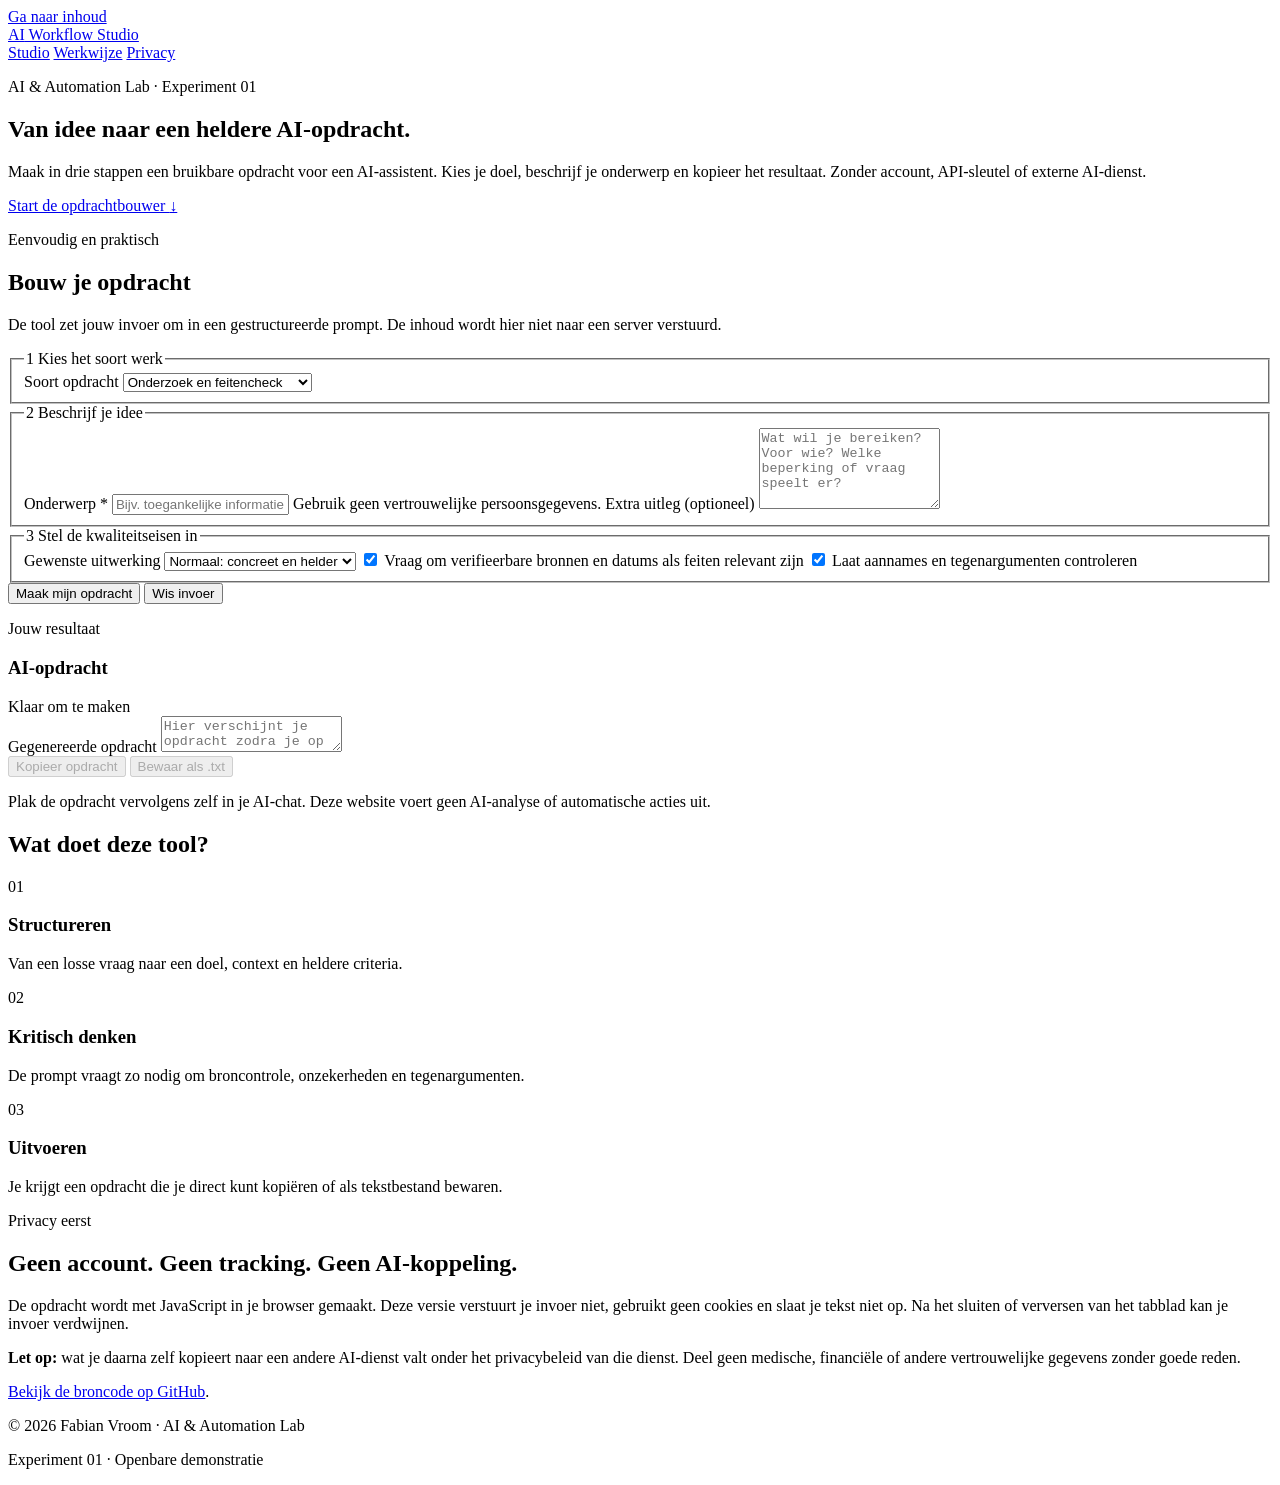
==== index.html @ d340df5f "feat: add Dutch mobile-first AI workflow studio interface" ====
<!doctype html>
<html lang="nl">
<head>
  <meta charset="utf-8">
  <meta name="viewport" content="width=device-width, initial-scale=1">
  <meta name="theme-color" content="#13243a">
  <meta name="description" content="AI Workflow Studio: maak duidelijke AI-opdrachten voor onderzoek, actieplannen, projecten en creatieve ideeën. Zonder account of API-sleutel.">
  <meta http-equiv="Content-Security-Policy" content="default-src 'self'; script-src 'self'; style-src 'self'; img-src 'self' data:; object-src 'none'; base-uri 'self'; form-action 'none'">
  <title>AI Workflow Studio | BornInSuriname</title>
  <link rel="stylesheet" href="styles.css">
  <script src="app.js" defer></script>
</head>
<body>
  <a class="skip-link" href="#inhoud">Ga naar inhoud</a>
  <header class="site-header">
    <div class="container nav-bar">
      <a href="#start" class="brand"><span class="brand-mark">AI</span> Workflow Studio</a>
      <nav aria-label="Navigatie">
        <a href="#studio">Studio</a>
        <a href="#werkwijze">Werkwijze</a>
        <a href="#privacy">Privacy</a>
      </nav>
    </div>
  </header>

  <main id="inhoud">
    <section class="hero" id="start">
      <div class="container">
        <div class="hero-copy">
          <p class="eyebrow">AI &amp; Automation Lab · Experiment 01</p>
          <h1>Van idee naar een heldere AI-opdracht.</h1>
          <p>Maak in drie stappen een bruikbare opdracht voor een AI-assistent. Kies je doel, beschrijf je onderwerp en kopieer het resultaat. Zonder account, API-sleutel of externe AI-dienst.</p>
          <a class="hero-link" href="#studio">Start de opdrachtbouwer <span aria-hidden="true">↓</span></a>
        </div>
      </div>
    </section>

    <section class="studio-section" id="studio" aria-labelledby="studio-title">
      <div class="container">
        <div class="section-heading">
          <p class="eyebrow dark">Eenvoudig en praktisch</p>
          <h2 id="studio-title">Bouw je opdracht</h2>
          <p>De tool zet jouw invoer om in een gestructureerde prompt. De inhoud wordt hier niet naar een server verstuurd.</p>
        </div>
        <div class="studio-grid">
          <form id="prompt-form" class="panel form-panel">
            <fieldset>
              <legend><span class="step">1</span> Kies het soort werk</legend>
              <label for="workflow">Soort opdracht</label>
              <select id="workflow" name="workflow">
                <option value="onderzoek">Onderzoek en feitencheck</option>
                <option value="actie">Actieplan en opvolging</option>
                <option value="project">AI-project en automatisering</option>
                <option value="creatief">Creatief concept</option>
              </select>
            </fieldset>

            <fieldset>
              <legend><span class="step">2</span> Beschrijf je idee</legend>
              <label for="onderwerp">Onderwerp <span class="required">*</span></label>
              <input id="onderwerp" name="onderwerp" maxlength="140" required placeholder="Bijv. toegankelijke informatie voor bewoners">
              <span class="hint">Gebruik geen vertrouwelijke persoonsgegevens.</span>

              <label for="context">Extra uitleg <span class="optional">(optioneel)</span></label>
              <textarea id="context" name="context" rows="5" maxlength="1500" placeholder="Wat wil je bereiken? Voor wie? Welke beperking of vraag speelt er?"></textarea>
            </fieldset>

            <fieldset>
              <legend><span class="step">3</span> Stel de kwaliteitseisen in</legend>
              <label for="lengte">Gewenste uitwerking</label>
              <select id="lengte" name="lengte">
                <option value="normaal">Normaal: concreet en helder</option>
                <option value="kort">Kort: belangrijkste punten</option>
                <option value="uitgebreid">Uitgebreid: grondige analyse</option>
              </select>
              <label class="checkbox-row">
                <input type="checkbox" id="bronnen" name="bronnen" checked>
                <span>Vraag om verifieerbare bronnen en datums als feiten relevant zijn</span>
              </label>
              <label class="checkbox-row">
                <input type="checkbox" id="tegenbewijs" name="tegenbewijs" checked>
                <span>Laat aannames en tegenargumenten controleren</span>
              </label>
            </fieldset>
            <div class="form-actions">
              <button type="submit" class="button primary">Maak mijn opdracht</button>
              <button type="reset" class="button secondary">Wis invoer</button>
            </div>
          </form>

          <section class="panel output-panel" aria-labelledby="output-title">
            <div class="output-top">
              <div>
                <p class="eyebrow dark">Jouw resultaat</p>
                <h3 id="output-title">AI-opdracht</h3>
              </div>
              <span class="status-pill">Klaar om te maken</span>
            </div>
            <label for="resultaat" class="sr-only">Gegenereerde opdracht</label>
            <textarea id="resultaat" readonly spellcheck="false" placeholder="Hier verschijnt je opdracht zodra je op ‘Maak mijn opdracht’ drukt."></textarea>
            <div class="output-actions">
              <button id="kopieer" type="button" class="button primary" disabled>Kopieer opdracht</button>
              <button id="download" type="button" class="button secondary" disabled>Bewaar als .txt</button>
            </div>
            <p class="feedback" id="feedback" role="status" aria-live="polite"></p>
            <p class="output-hint">Plak de opdracht vervolgens zelf in je AI-chat. Deze website voert geen AI-analyse of automatische acties uit.</p>
          </section>
        </div>
      </div>
    </section>

    <section id="werkwijze" class="info-section">
      <div class="container">
        <h2>Wat doet deze tool?</h2>
        <div class="info-grid">
          <article class="info-card"><span>01</span><h3>Structureren</h3><p>Van een losse vraag naar een doel, context en heldere criteria.</p></article>
          <article class="info-card"><span>02</span><h3>Kritisch denken</h3><p>De prompt vraagt zo nodig om broncontrole, onzekerheden en tegenargumenten.</p></article>
          <article class="info-card"><span>03</span><h3>Uitvoeren</h3><p>Je krijgt een opdracht die je direct kunt kopiëren of als tekstbestand bewaren.</p></article>
        </div>
      </div>
    </section>

    <section id="privacy" class="privacy-section">
      <div class="container privacy-wrap">
        <div>
          <p class="eyebrow dark">Privacy eerst</p>
          <h2>Geen account. Geen tracking. Geen AI-koppeling.</h2>
        </div>
        <div>
          <p>De opdracht wordt met JavaScript in je browser gemaakt. Deze versie verstuurt je invoer niet, gebruikt geen cookies en slaat je tekst niet op. Na het sluiten of verversen van het tabblad kan je invoer verdwijnen.</p>
          <p><strong>Let op:</strong> wat je daarna zelf kopieert naar een andere AI-dienst valt onder het privacybeleid van die dienst. Deel geen medische, financiële of andere vertrouwelijke gegevens zonder goede reden.</p>
          <p><a href="https://github.com/BornInSuriname/ai-automation-lab" target="_blank" rel="noopener noreferrer">Bekijk de broncode op GitHub</a>.</p>
        </div>
      </div>
    </section>
  </main>

  <footer><div class="container footer-wrap"><p>© 2026 Fabian Vroom · AI &amp; Automation Lab</p><p>Experiment 01 · Openbare demonstratie</p></div></footer>
</body>
</html>
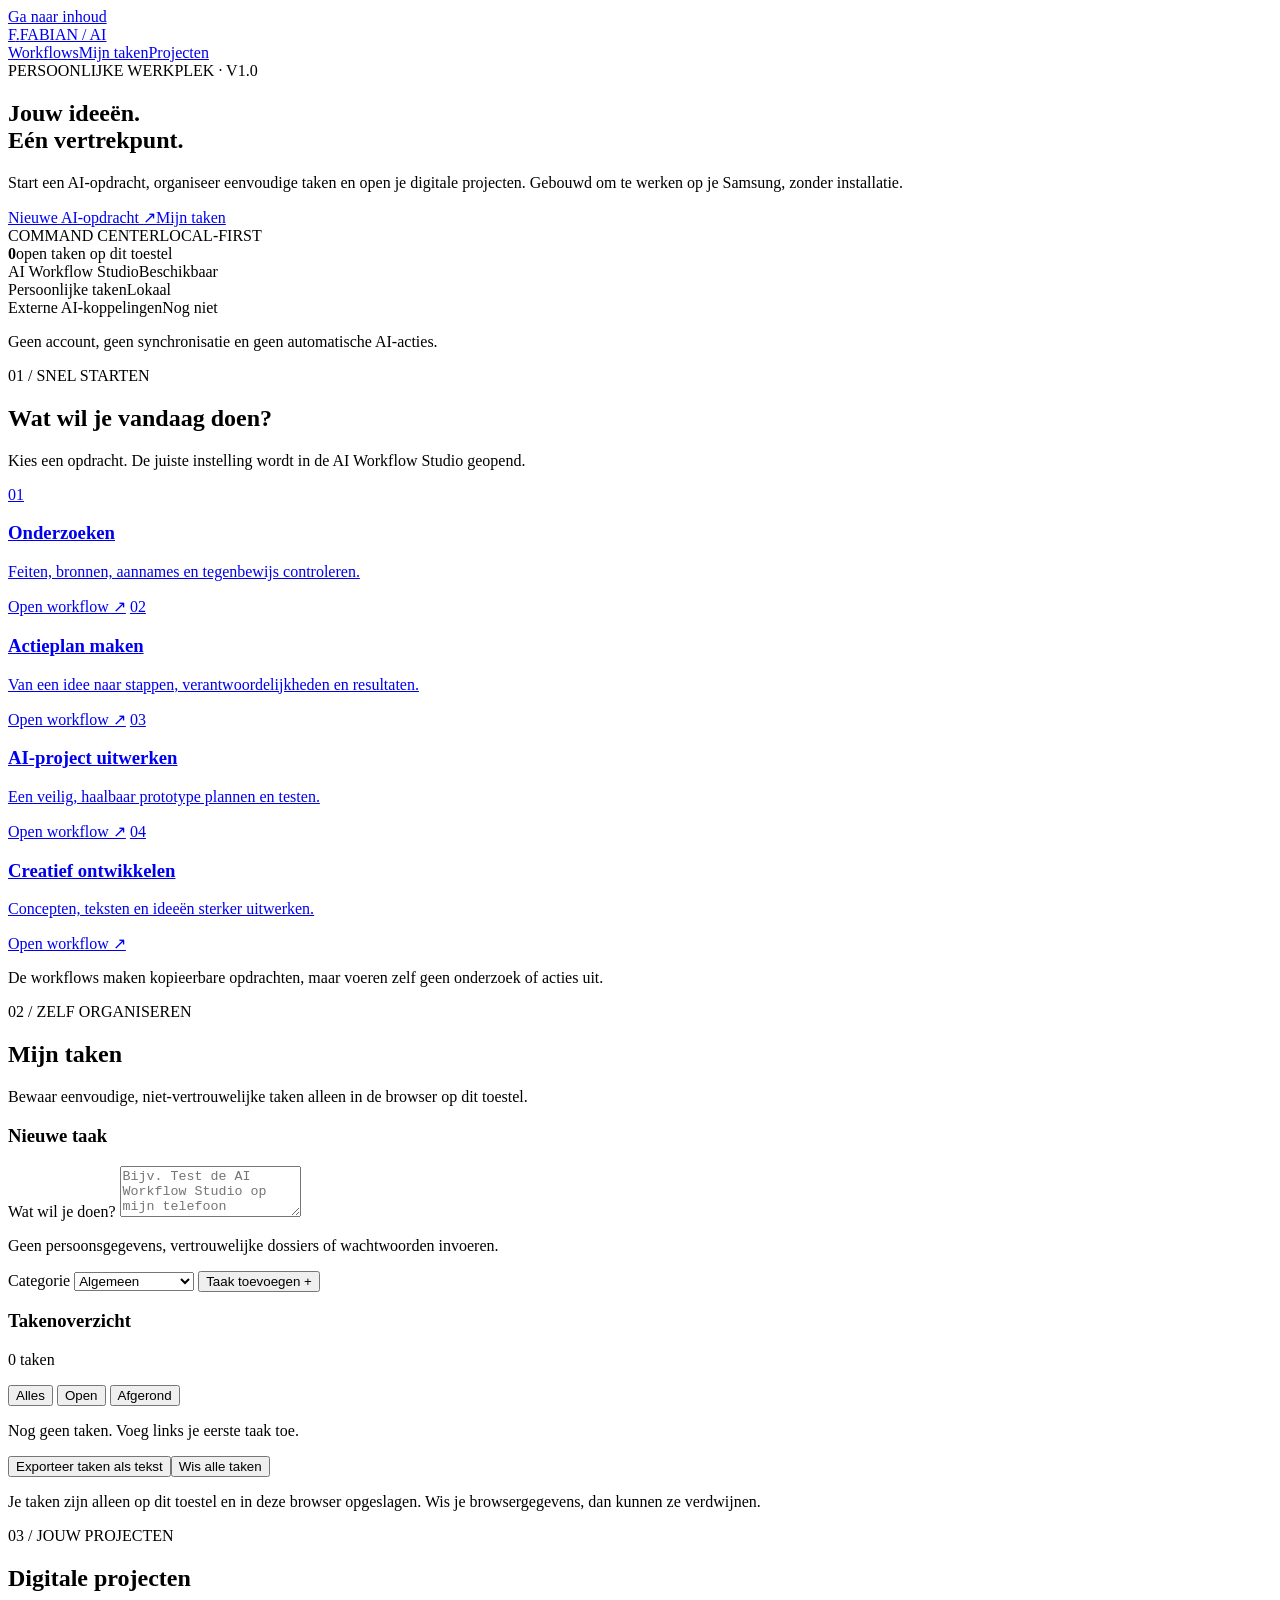
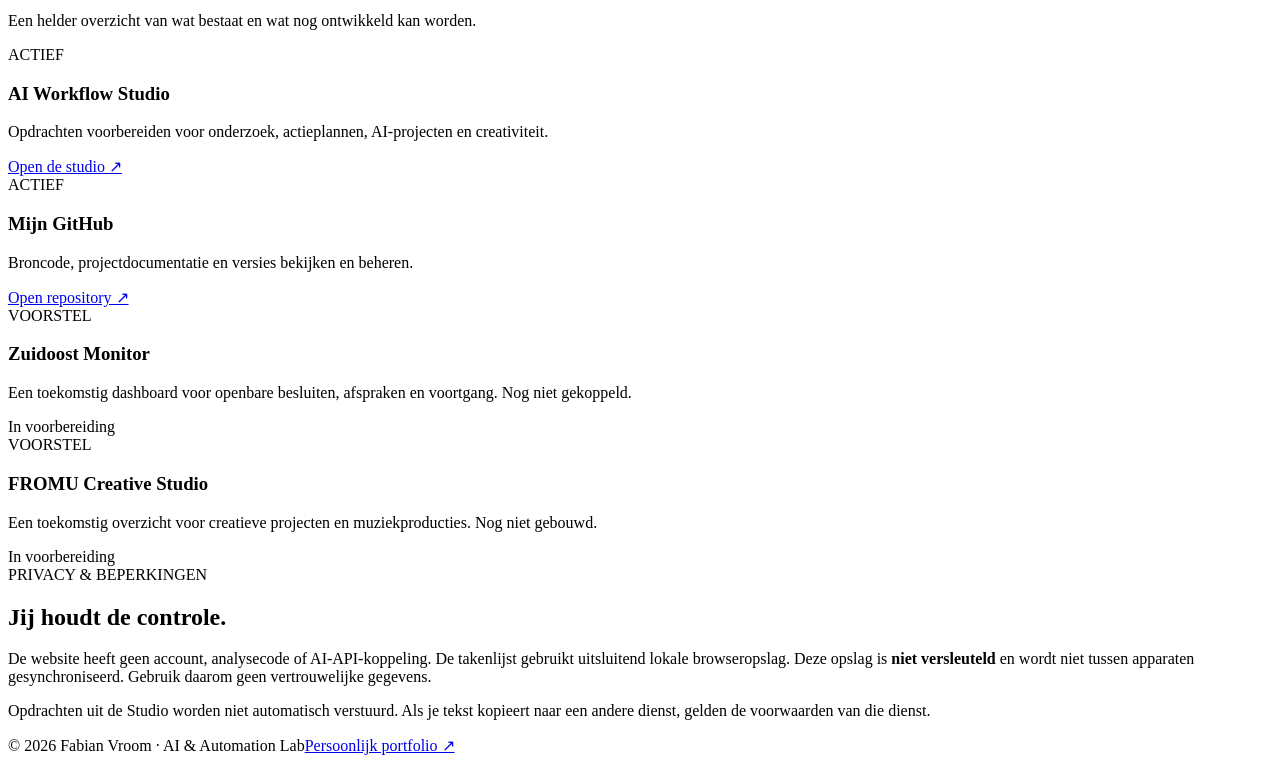
==== commit 0eeeb064: "feat: launch Fabian AI Command Center dashboard with local task list" ====
--- a/index.html
+++ b/index.html
@@ -3,138 +3,117 @@
 <head>
   <meta charset="utf-8">
   <meta name="viewport" content="width=device-width, initial-scale=1">
-  <meta name="theme-color" content="#13243a">
-  <meta name="description" content="AI Workflow Studio: maak duidelijke AI-opdrachten voor onderzoek, actieplannen, projecten en creatieve ideeën. Zonder account of API-sleutel.">
+  <meta name="theme-color" content="#12243a">
+  <meta name="description" content="Fabian AI Command Center: een mobielvriendelijk startpunt voor AI-opdrachten, projecten en een persoonlijk takenoverzicht.">
   <meta http-equiv="Content-Security-Policy" content="default-src 'self'; script-src 'self'; style-src 'self'; img-src 'self' data:; object-src 'none'; base-uri 'self'; form-action 'none'">
-  <title>AI Workflow Studio | BornInSuriname</title>
-  <link rel="stylesheet" href="styles.css">
-  <script src="app.js" defer></script>
+  <title>Fabian AI Command Center</title>
+  <link rel="stylesheet" href="command-center.css">
+  <script src="command-center.js" defer></script>
 </head>
 <body>
-  <a class="skip-link" href="#inhoud">Ga naar inhoud</a>
-  <header class="site-header">
-    <div class="container nav-bar">
-      <a href="#start" class="brand"><span class="brand-mark">AI</span> Workflow Studio</a>
-      <nav aria-label="Navigatie">
-        <a href="#studio">Studio</a>
-        <a href="#werkwijze">Werkwijze</a>
-        <a href="#privacy">Privacy</a>
-      </nav>
+  <a class="skip-link" href="#main">Ga naar inhoud</a>
+  <header class="topbar">
+    <div class="shell bar">
+      <a class="brand" href="index.html" aria-label="Fabian AI Command Center - start"><span class="mark">F<span class="gold">.</span></span><span>FABIAN <span class="thin">/ AI</span></span></a>
+      <nav aria-label="Hoofdnavigatie"><a href="#workflows">Workflows</a><a href="#taken">Mijn taken</a><a href="#projecten">Projecten</a></nav>
     </div>
   </header>
 
-  <main id="inhoud">
-    <section class="hero" id="start">
-      <div class="container">
-        <div class="hero-copy">
-          <p class="eyebrow">AI &amp; Automation Lab · Experiment 01</p>
-          <h1>Van idee naar een heldere AI-opdracht.</h1>
-          <p>Maak in drie stappen een bruikbare opdracht voor een AI-assistent. Kies je doel, beschrijf je onderwerp en kopieer het resultaat. Zonder account, API-sleutel of externe AI-dienst.</p>
-          <a class="hero-link" href="#studio">Start de opdrachtbouwer <span aria-hidden="true">↓</span></a>
+  <main id="main">
+    <section class="hero">
+      <div class="shell hero-grid">
+        <div>
+          <span class="eyebrow"><span class="status-dot" aria-hidden="true"></span> PERSOONLIJKE WERKPLEK · V1.0</span>
+          <h1>Jouw ideeën.<br><span class="accent">Eén vertrekpunt.</span></h1>
+          <p>Start een AI-opdracht, organiseer eenvoudige taken en open je digitale projecten. Gebouwd om te werken op je Samsung, zonder installatie.</p>
+          <div class="hero-actions"><a class="btn gold-btn" href="studio.html">Nieuwe AI-opdracht <span aria-hidden="true">↗</span></a><a class="btn ghost-btn" href="#taken">Mijn taken</a></div>
+        </div>
+        <div class="hero-summary" aria-label="Werkplekoverzicht">
+          <div class="summary-head"><span>COMMAND CENTER</span><span class="live-tag">LOCAL-FIRST</span></div>
+          <div class="summary-stat"><strong id="open-tasks">0</strong><span>open taken op dit toestel</span></div>
+          <div class="summary-rule"></div>
+          <div class="summary-line"><span>AI Workflow Studio</span><span class="indicator ready">Beschikbaar</span></div>
+          <div class="summary-line"><span>Persoonlijke taken</span><span class="indicator ready">Lokaal</span></div>
+          <div class="summary-line"><span>Externe AI-koppelingen</span><span class="indicator off">Nog niet</span></div>
+          <p>Geen account, geen synchronisatie en geen automatische AI-acties.</p>
         </div>
       </div>
     </section>
 
-    <section class="studio-section" id="studio" aria-labelledby="studio-title">
-      <div class="container">
-        <div class="section-heading">
-          <p class="eyebrow dark">Eenvoudig en praktisch</p>
-          <h2 id="studio-title">Bouw je opdracht</h2>
-          <p>De tool zet jouw invoer om in een gestructureerde prompt. De inhoud wordt hier niet naar een server verstuurd.</p>
+    <section class="section workflows" id="workflows">
+      <div class="shell">
+        <div class="section-header">
+          <div><span class="kicker">01 / SNEL STARTEN</span><h2>Wat wil je vandaag doen?</h2></div>
+          <p>Kies een opdracht. De juiste instelling wordt in de AI Workflow Studio geopend.</p>
         </div>
-        <div class="studio-grid">
-          <form id="prompt-form" class="panel form-panel">
-            <fieldset>
-              <legend><span class="step">1</span> Kies het soort werk</legend>
-              <label for="workflow">Soort opdracht</label>
-              <select id="workflow" name="workflow">
-                <option value="onderzoek">Onderzoek en feitencheck</option>
-                <option value="actie">Actieplan en opvolging</option>
-                <option value="project">AI-project en automatisering</option>
-                <option value="creatief">Creatief concept</option>
+        <div class="workflow-grid">
+          <a href="studio.html?workflow=onderzoek" class="flow-card"><span class="card-icon">01</span><h3>Onderzoeken</h3><p>Feiten, bronnen, aannames en tegenbewijs controleren.</p><span class="card-arrow">Open workflow ↗</span></a>
+          <a href="studio.html?workflow=actie" class="flow-card"><span class="card-icon">02</span><h3>Actieplan maken</h3><p>Van een idee naar stappen, verantwoordelijkheden en resultaten.</p><span class="card-arrow">Open workflow ↗</span></a>
+          <a href="studio.html?workflow=project" class="flow-card"><span class="card-icon">03</span><h3>AI-project uitwerken</h3><p>Een veilig, haalbaar prototype plannen en testen.</p><span class="card-arrow">Open workflow ↗</span></a>
+          <a href="studio.html?workflow=creatief" class="flow-card"><span class="card-icon">04</span><h3>Creatief ontwikkelen</h3><p>Concepten, teksten en ideeën sterker uitwerken.</p><span class="card-arrow">Open workflow ↗</span></a>
+        </div>
+        <p class="mini-note">De workflows maken kopieerbare opdrachten, maar voeren zelf geen onderzoek of acties uit.</p>
+      </div>
+    </section>
+
+    <section class="section tasks-section" id="taken">
+      <div class="shell">
+        <div class="section-header">
+          <div><span class="kicker">02 / ZELF ORGANISEREN</span><h2>Mijn taken</h2></div>
+          <p>Bewaar eenvoudige, niet-vertrouwelijke taken alleen in de browser op dit toestel.</p>
+        </div>
+        <div class="tasks-layout">
+          <div class="card task-editor">
+            <h3>Nieuwe taak</h3>
+            <form id="task-form">
+              <label for="task-title">Wat wil je doen?</label>
+              <textarea id="task-title" rows="3" required placeholder="Bijv. Test de AI Workflow Studio op mijn telefoon"></textarea>
+              <p class="field-hint">Geen persoonsgegevens, vertrouwelijke dossiers of wachtwoorden invoeren.</p>
+              <label for="task-category">Categorie</label>
+              <select id="task-category">
+                <option value="algemeen">Algemeen</option><option value="ai">AI & technologie</option><option value="zuidoost">Zuidoost</option><option value="creatief">Creatief</option>
               </select>
-            </fieldset>
-
-            <fieldset>
-              <legend><span class="step">2</span> Beschrijf je idee</legend>
-              <label for="onderwerp">Onderwerp <span class="required">*</span></label>
-              <input id="onderwerp" name="onderwerp" maxlength="140" required placeholder="Bijv. toegankelijke informatie voor bewoners">
-              <span class="hint">Gebruik geen vertrouwelijke persoonsgegevens.</span>
-
-              <label for="context">Extra uitleg <span class="optional">(optioneel)</span></label>
-              <textarea id="context" name="context" rows="5" maxlength="1500" placeholder="Wat wil je bereiken? Voor wie? Welke beperking of vraag speelt er?"></textarea>
-            </fieldset>
-
-            <fieldset>
-              <legend><span class="step">3</span> Stel de kwaliteitseisen in</legend>
-              <label for="lengte">Gewenste uitwerking</label>
-              <select id="lengte" name="lengte">
-                <option value="normaal">Normaal: concreet en helder</option>
-                <option value="kort">Kort: belangrijkste punten</option>
-                <option value="uitgebreid">Uitgebreid: grondige analyse</option>
-              </select>
-              <label class="checkbox-row">
-                <input type="checkbox" id="bronnen" name="bronnen" checked>
-                <span>Vraag om verifieerbare bronnen en datums als feiten relevant zijn</span>
-              </label>
-              <label class="checkbox-row">
-                <input type="checkbox" id="tegenbewijs" name="tegenbewijs" checked>
-                <span>Laat aannames en tegenargumenten controleren</span>
-              </label>
-            </fieldset>
-            <div class="form-actions">
-              <button type="submit" class="button primary">Maak mijn opdracht</button>
-              <button type="reset" class="button secondary">Wis invoer</button>
+              <button class="btn dark-btn" type="submit">Taak toevoegen +</button>
+            </form>
+            <p id="task-feedback" role="status" aria-live="polite"></p>
+          </div>
+          <div class="card task-list-card">
+            <div class="task-list-top">
+              <div><h3>Takenoverzicht</h3><p id="task-count">0 taken</p></div>
+              <div class="filters" role="group" aria-label="Filter taken">
+                <button type="button" class="filter active" data-filter="all" aria-pressed="true">Alles</button>
+                <button type="button" class="filter" data-filter="open" aria-pressed="false">Open</button>
+                <button type="button" class="filter" data-filter="done" aria-pressed="false">Afgerond</button>
+              </div>
             </div>
-          </form>
-
-          <section class="panel output-panel" aria-labelledby="output-title">
-            <div class="output-top">
-              <div>
-                <p class="eyebrow dark">Jouw resultaat</p>
-                <h3 id="output-title">AI-opdracht</h3>
-              </div>
-              <span class="status-pill">Klaar om te maken</span>
-            </div>
-            <label for="resultaat" class="sr-only">Gegenereerde opdracht</label>
-            <textarea id="resultaat" readonly spellcheck="false" placeholder="Hier verschijnt je opdracht zodra je op ‘Maak mijn opdracht’ drukt."></textarea>
-            <div class="output-actions">
-              <button id="kopieer" type="button" class="button primary" disabled>Kopieer opdracht</button>
-              <button id="download" type="button" class="button secondary" disabled>Bewaar als .txt</button>
-            </div>
-            <p class="feedback" id="feedback" role="status" aria-live="polite"></p>
-            <p class="output-hint">Plak de opdracht vervolgens zelf in je AI-chat. Deze website voert geen AI-analyse of automatische acties uit.</p>
-          </section>
+            <ul id="task-list" class="task-list" aria-label="Mijn taken"></ul>
+            <p id="empty-tasks" class="empty-tasks">Nog geen taken. Voeg links je eerste taak toe.</p>
+            <div class="task-footer"><button type="button" id="export-tasks" class="text-button">Exporteer taken als tekst</button><button type="button" id="clear-tasks" class="text-button danger">Wis alle taken</button></div>
+            <p class="storage-note" id="storage-message">Je taken zijn alleen op dit toestel en in deze browser opgeslagen. Wis je browsergegevens, dan kunnen ze verdwijnen.</p>
+          </div>
         </div>
       </div>
     </section>
 
-    <section id="werkwijze" class="info-section">
-      <div class="container">
-        <h2>Wat doet deze tool?</h2>
-        <div class="info-grid">
-          <article class="info-card"><span>01</span><h3>Structureren</h3><p>Van een losse vraag naar een doel, context en heldere criteria.</p></article>
-          <article class="info-card"><span>02</span><h3>Kritisch denken</h3><p>De prompt vraagt zo nodig om broncontrole, onzekerheden en tegenargumenten.</p></article>
-          <article class="info-card"><span>03</span><h3>Uitvoeren</h3><p>Je krijgt een opdracht die je direct kunt kopiëren of als tekstbestand bewaren.</p></article>
+    <section class="section project-section" id="projecten">
+      <div class="shell">
+        <div class="section-header"><div><span class="kicker">03 / JOUW PROJECTEN</span><h2>Digitale projecten</h2></div><p>Een helder overzicht van wat bestaat en wat nog ontwikkeld kan worden.</p></div>
+        <div class="project-grid">
+          <article class="project-card"><span class="label live">ACTIEF</span><h3>AI Workflow Studio</h3><p>Opdrachten voorbereiden voor onderzoek, actieplannen, AI-projecten en creativiteit.</p><a href="studio.html">Open de studio ↗</a></article>
+          <article class="project-card"><span class="label live">ACTIEF</span><h3>Mijn GitHub</h3><p>Broncode, projectdocumentatie en versies bekijken en beheren.</p><a href="https://github.com/BornInSuriname/ai-automation-lab">Open repository ↗</a></article>
+          <article class="project-card"><span class="label future">VOORSTEL</span><h3>Zuidoost Monitor</h3><p>Een toekomstig dashboard voor openbare besluiten, afspraken en voortgang. Nog niet gekoppeld.</p><span class="inactive-link">In voorbereiding</span></article>
+          <article class="project-card"><span class="label future">VOORSTEL</span><h3>FROMU Creative Studio</h3><p>Een toekomstig overzicht voor creatieve projecten en muziekproducties. Nog niet gebouwd.</p><span class="inactive-link">In voorbereiding</span></article>
         </div>
       </div>
     </section>
 
-    <section id="privacy" class="privacy-section">
-      <div class="container privacy-wrap">
-        <div>
-          <p class="eyebrow dark">Privacy eerst</p>
-          <h2>Geen account. Geen tracking. Geen AI-koppeling.</h2>
-        </div>
-        <div>
-          <p>De opdracht wordt met JavaScript in je browser gemaakt. Deze versie verstuurt je invoer niet, gebruikt geen cookies en slaat je tekst niet op. Na het sluiten of verversen van het tabblad kan je invoer verdwijnen.</p>
-          <p><strong>Let op:</strong> wat je daarna zelf kopieert naar een andere AI-dienst valt onder het privacybeleid van die dienst. Deel geen medische, financiële of andere vertrouwelijke gegevens zonder goede reden.</p>
-          <p><a href="https://github.com/BornInSuriname/ai-automation-lab" target="_blank" rel="noopener noreferrer">Bekijk de broncode op GitHub</a>.</p>
-        </div>
+    <section class="privacy-section">
+      <div class="shell privacy-content">
+        <div><span class="kicker">PRIVACY & BEPERKINGEN</span><h2>Jij houdt de controle.</h2></div>
+        <div><p>De website heeft geen account, analysecode of AI-API-koppeling. De takenlijst gebruikt uitsluitend lokale browseropslag. Deze opslag is <strong>niet versleuteld</strong> en wordt niet tussen apparaten gesynchroniseerd. Gebruik daarom geen vertrouwelijke gegevens.</p><p>Opdrachten uit de Studio worden niet automatisch verstuurd. Als je tekst kopieert naar een andere dienst, gelden de voorwaarden van die dienst.</p></div>
       </div>
     </section>
   </main>
-
-  <footer><div class="container footer-wrap"><p>© 2026 Fabian Vroom · AI &amp; Automation Lab</p><p>Experiment 01 · Openbare demonstratie</p></div></footer>
+  <footer><div class="shell footer"><span>© 2026 Fabian Vroom · AI & Automation Lab</span><a href="https://borninsuriname.github.io/">Persoonlijk portfolio ↗</a></div></footer>
 </body>
 </html>
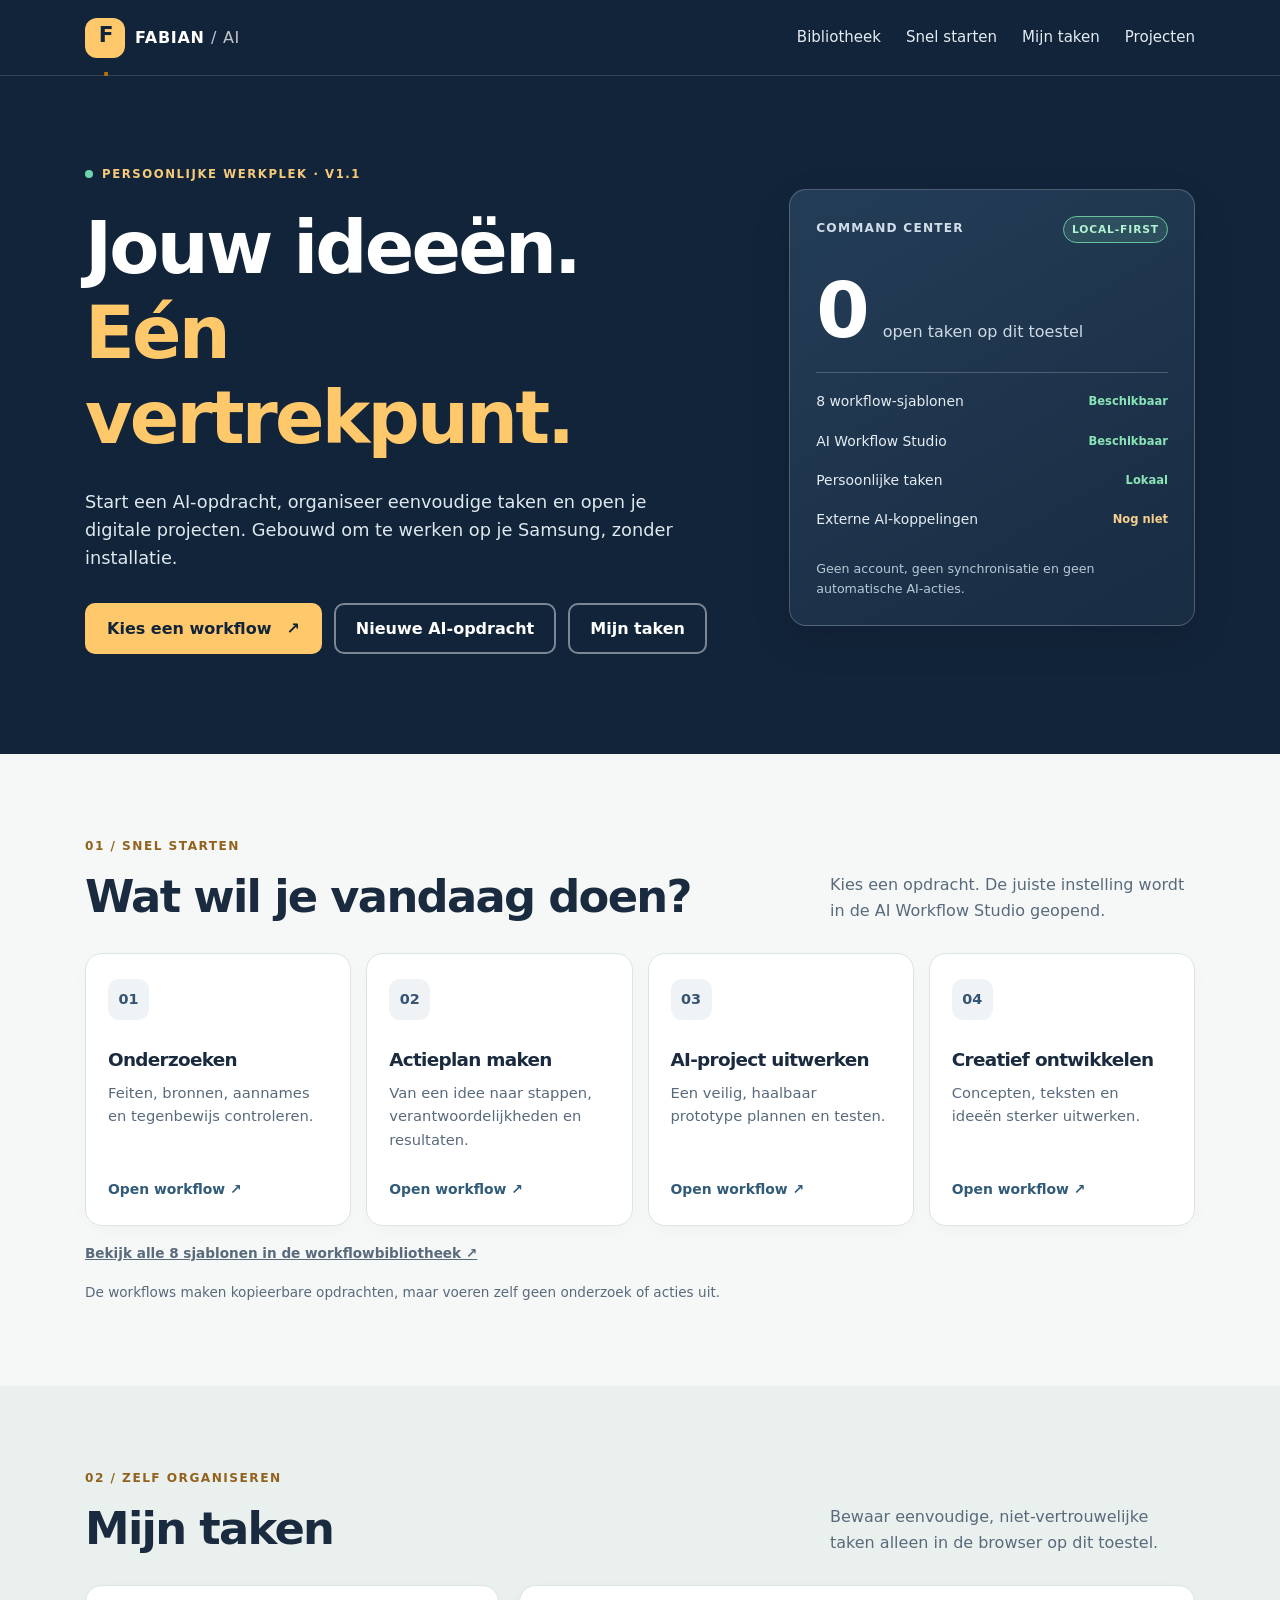
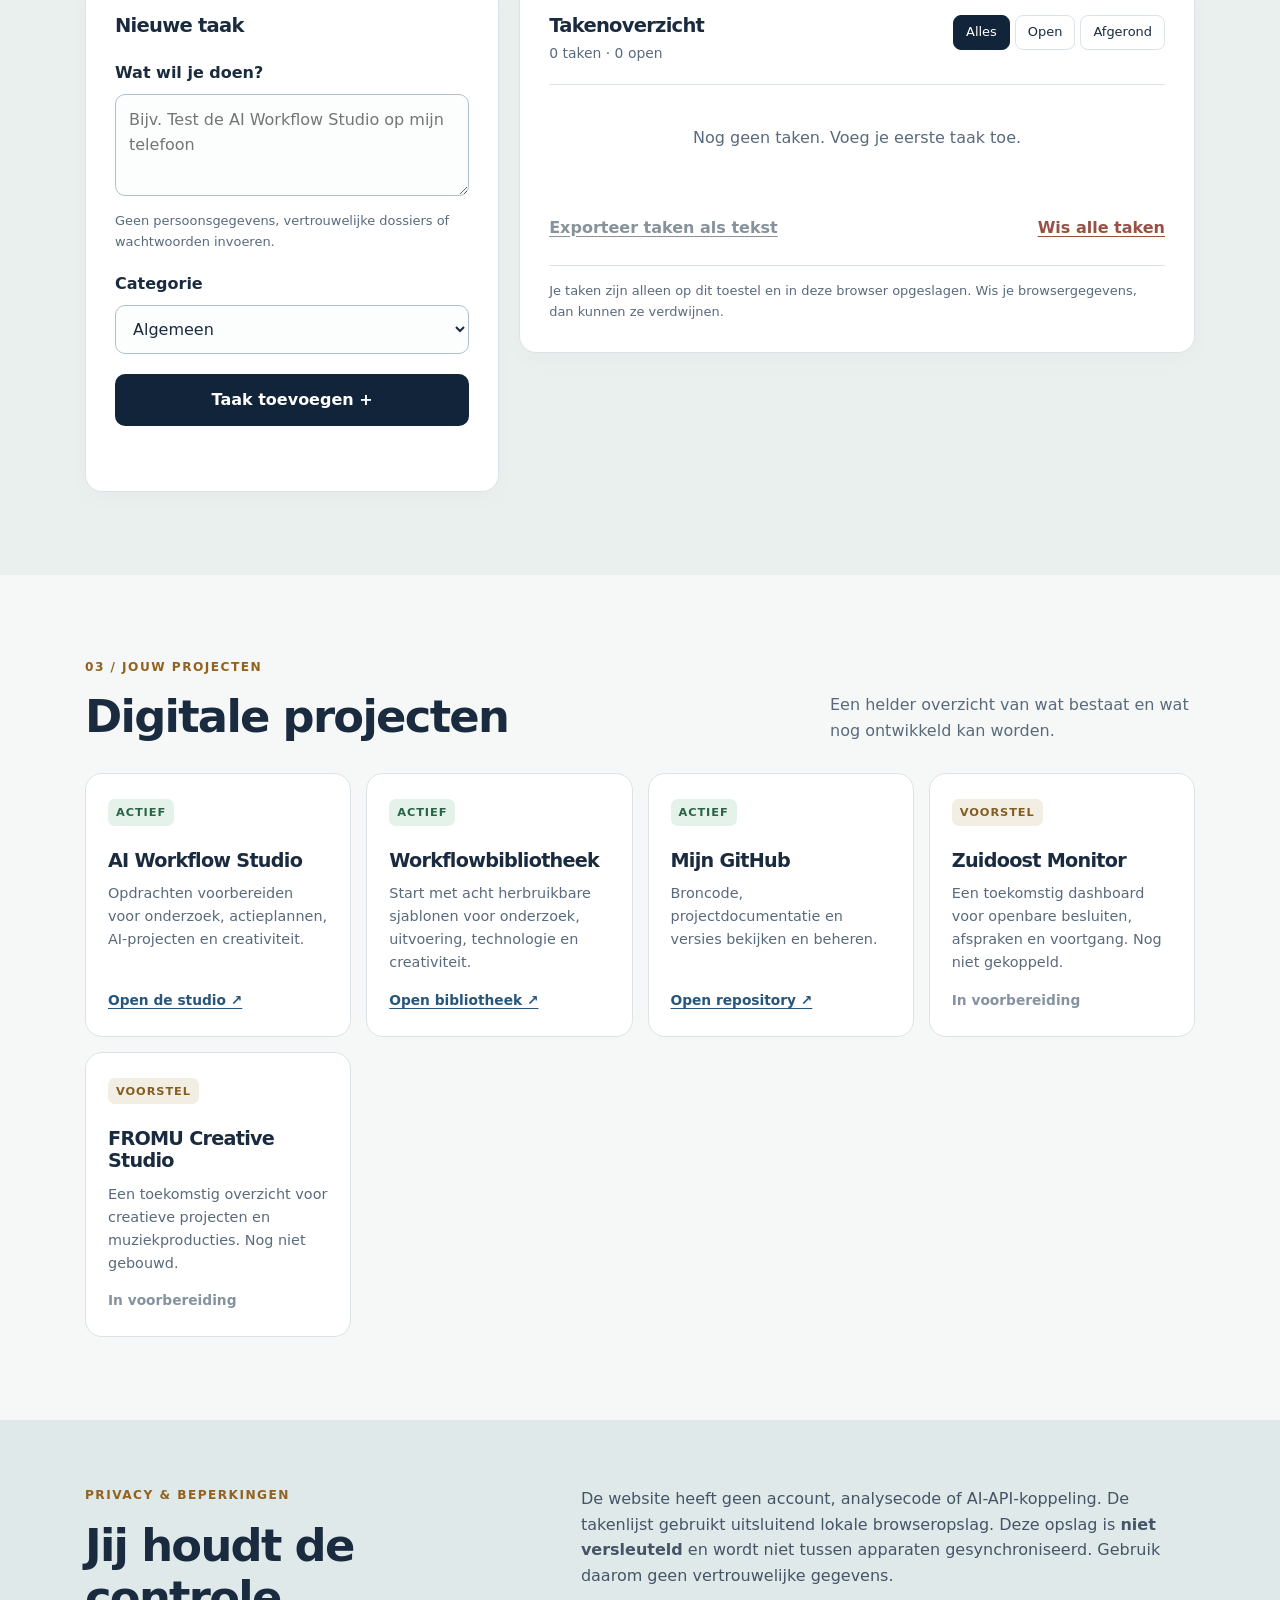
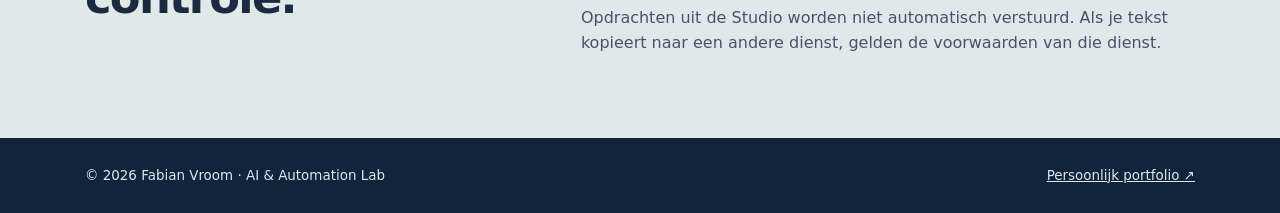
==== commit d1049a70: "feat: put workflow library into Command Center 1.1 navigation and start page" ====
--- a/index.html
+++ b/index.html
@@ -15,7 +15,7 @@
   <header class="topbar">
     <div class="shell bar">
       <a class="brand" href="index.html" aria-label="Fabian AI Command Center - start"><span class="mark">F<span class="gold">.</span></span><span>FABIAN <span class="thin">/ AI</span></span></a>
-      <nav aria-label="Hoofdnavigatie"><a href="#workflows">Workflows</a><a href="#taken">Mijn taken</a><a href="#projecten">Projecten</a></nav>
+      <nav aria-label="Hoofdnavigatie"><a href="workflows.html">Bibliotheek</a><a href="#workflows">Snel starten</a><a href="#taken">Mijn taken</a><a href="#projecten">Projecten</a></nav>
     </div>
   </header>
 
@@ -23,15 +23,16 @@
     <section class="hero">
       <div class="shell hero-grid">
         <div>
-          <span class="eyebrow"><span class="status-dot" aria-hidden="true"></span> PERSOONLIJKE WERKPLEK · V1.0</span>
+          <span class="eyebrow"><span class="status-dot" aria-hidden="true"></span> PERSOONLIJKE WERKPLEK · V1.1</span>
           <h1>Jouw ideeën.<br><span class="accent">Eén vertrekpunt.</span></h1>
           <p>Start een AI-opdracht, organiseer eenvoudige taken en open je digitale projecten. Gebouwd om te werken op je Samsung, zonder installatie.</p>
-          <div class="hero-actions"><a class="btn gold-btn" href="studio.html">Nieuwe AI-opdracht <span aria-hidden="true">↗</span></a><a class="btn ghost-btn" href="#taken">Mijn taken</a></div>
+          <div class="hero-actions"><a class="btn gold-btn" href="workflows.html">Kies een workflow <span aria-hidden="true">↗</span></a><a class="btn ghost-btn" href="studio.html">Nieuwe AI-opdracht</a><a class="btn ghost-btn" href="#taken">Mijn taken</a></div>
         </div>
         <div class="hero-summary" aria-label="Werkplekoverzicht">
           <div class="summary-head"><span>COMMAND CENTER</span><span class="live-tag">LOCAL-FIRST</span></div>
           <div class="summary-stat"><strong id="open-tasks">0</strong><span>open taken op dit toestel</span></div>
           <div class="summary-rule"></div>
+          <div class="summary-line"><span>8 workflow-sjablonen</span><span class="indicator ready">Beschikbaar</span></div>
           <div class="summary-line"><span>AI Workflow Studio</span><span class="indicator ready">Beschikbaar</span></div>
           <div class="summary-line"><span>Persoonlijke taken</span><span class="indicator ready">Lokaal</span></div>
           <div class="summary-line"><span>Externe AI-koppelingen</span><span class="indicator off">Nog niet</span></div>
@@ -52,6 +53,7 @@
           <a href="studio.html?workflow=project" class="flow-card"><span class="card-icon">03</span><h3>AI-project uitwerken</h3><p>Een veilig, haalbaar prototype plannen en testen.</p><span class="card-arrow">Open workflow ↗</span></a>
           <a href="studio.html?workflow=creatief" class="flow-card"><span class="card-icon">04</span><h3>Creatief ontwikkelen</h3><p>Concepten, teksten en ideeën sterker uitwerken.</p><span class="card-arrow">Open workflow ↗</span></a>
         </div>
+        <p class="mini-note"><a href="workflows.html"><strong>Bekijk alle 8 sjablonen in de workflowbibliotheek ↗</strong></a></p>
         <p class="mini-note">De workflows maken kopieerbare opdrachten, maar voeren zelf geen onderzoek of acties uit.</p>
       </div>
     </section>
@@ -100,6 +102,7 @@
         <div class="section-header"><div><span class="kicker">03 / JOUW PROJECTEN</span><h2>Digitale projecten</h2></div><p>Een helder overzicht van wat bestaat en wat nog ontwikkeld kan worden.</p></div>
         <div class="project-grid">
           <article class="project-card"><span class="label live">ACTIEF</span><h3>AI Workflow Studio</h3><p>Opdrachten voorbereiden voor onderzoek, actieplannen, AI-projecten en creativiteit.</p><a href="studio.html">Open de studio ↗</a></article>
+          <article class="project-card"><span class="label live">ACTIEF</span><h3>Workflowbibliotheek</h3><p>Start met acht herbruikbare sjablonen voor onderzoek, uitvoering, technologie en creativiteit.</p><a href="workflows.html">Open bibliotheek ↗</a></article>
           <article class="project-card"><span class="label live">ACTIEF</span><h3>Mijn GitHub</h3><p>Broncode, projectdocumentatie en versies bekijken en beheren.</p><a href="https://github.com/BornInSuriname/ai-automation-lab">Open repository ↗</a></article>
           <article class="project-card"><span class="label future">VOORSTEL</span><h3>Zuidoost Monitor</h3><p>Een toekomstig dashboard voor openbare besluiten, afspraken en voortgang. Nog niet gekoppeld.</p><span class="inactive-link">In voorbereiding</span></article>
           <article class="project-card"><span class="label future">VOORSTEL</span><h3>FROMU Creative Studio</h3><p>Een toekomstig overzicht voor creatieve projecten en muziekproducties. Nog niet gebouwd.</p><span class="inactive-link">In voorbereiding</span></article>
--- a/command-center.css
+++ b/command-center.css
@@ -0,0 +1,106 @@
+:root{--navy:#12243a;--navy2:#1b3550;--gold:#ffc96b;--text:#1a2b3f;--muted:#596a7c;--bg:#f6f8f7;--line:#dbe3e9;--white:#fff;--r:17px}
+*{box-sizing:border-box}
+html{scroll-behavior:smooth;scroll-padding-top:20px}
+body{margin:0;font:400 16px/1.6 system-ui,-apple-system,"Segoe UI",Arial,sans-serif;background:var(--bg);color:var(--text)}
+a{color:inherit}button,textarea,select{font:inherit}
+a:focus-visible,button:focus-visible,textarea:focus-visible,select:focus-visible{outline:3px solid #ac6800;outline-offset:3px}
+.shell{width:min(1110px,calc(100% - 40px));margin:0 auto}
+.skip-link{position:absolute;top:-100px;left:15px;background:white;padding:9px 15px;z-index:10}.skip-link:focus{top:10px}
+.topbar,.hero{background:var(--navy);color:#fff}
+.topbar{border-bottom:1px solid rgba(255,255,255,.14)}
+.bar{display:flex;justify-content:space-between;align-items:center;gap:25px;min-height:75px}
+.brand{display:flex;align-items:center;gap:10px;font-weight:850;letter-spacing:.045em;text-decoration:none}
+.mark{display:grid;place-items:center;background:var(--gold);color:var(--navy);width:40px;height:40px;border-radius:12px;font-size:1.35rem;letter-spacing:-.1em}
+.gold{color:#b27013}.thin{font-weight:400;opacity:.74}
+nav{display:flex;gap:25px;flex-wrap:wrap}
+nav a{text-decoration:none;font-size:.94rem;color:#e4ebf2}
+nav a:hover,.project-card a:hover{text-decoration:underline;text-underline-offset:4px}
+.hero{padding:84px 0 100px}
+.hero-grid{display:grid;grid-template-columns:minmax(0,1.23fr) minmax(280px,.77fr);gap:56px;align-items:center}
+.eyebrow{font-size:.73rem;font-weight:850;letter-spacing:.135em;color:#f7ca7a;display:inline-flex;align-items:center;gap:9px}
+.status-dot{height:8px;width:8px;border-radius:50%;background:#70d3ad}
+h1,h2,h3,p{margin-top:0}
+h1,h2,h3{line-height:1.17;letter-spacing:-.038em}
+h1{font-size:clamp(2.8rem,5.7vw,5.3rem);margin:19px 0 27px}
+.accent{color:var(--gold)}
+.hero p{max-width:630px;color:#dee8ee;font-size:1.11rem;margin-bottom:30px}
+.hero-actions{display:flex;gap:12px;flex-wrap:wrap}
+.btn{display:inline-flex;justify-content:center;align-items:center;gap:15px;min-height:48px;padding:11px 20px;font-weight:800;border-radius:10px;text-decoration:none;border:2px solid transparent;cursor:pointer}
+.gold-btn{background:var(--gold);color:var(--navy)}
+.ghost-btn{color:white;border-color:rgba(255,255,255,.45)}
+.dark-btn{background:var(--navy);color:#fff}
+.btn:hover{filter:brightness(1.055)}
+.hero-summary{border:1px solid rgba(255,255,255,.22);border-radius:var(--r);padding:26px;background:linear-gradient(150deg,#243d57,#182c42);box-shadow:0 15px 40px rgba(0,0,0,.1)}
+.summary-head,.summary-line{display:flex;justify-content:space-between;align-items:center;gap:15px}
+.summary-head{font-size:.76rem;font-weight:850;letter-spacing:.1em;color:#d1deea}
+.live-tag{background:rgba(121,211,171,.15);border:1px solid #65c69b;color:#b2f1d2;font-size:.67rem;letter-spacing:.08em;border-radius:99px;padding:4px 8px}
+.summary-stat{display:flex;align-items:baseline;gap:13px;margin:30px 0 23px}
+.summary-stat strong{font-size:4.8rem;line-height:1}
+.summary-stat span{color:#cddae4}
+.summary-rule{height:1px;background:rgba(255,255,255,.2)}
+.summary-line{margin-top:17px;font-size:.87rem;color:#e6edf3}
+.indicator{font-size:.72rem;font-weight:800;white-space:nowrap}
+.indicator.ready{color:#8be4b7}.indicator.off{color:#f7cf8f}
+.hero-summary p{font-size:.79rem;color:#b7c9d7;margin:28px 0 0}
+.section{padding:83px 0}
+.section-header{display:flex;align-items:end;justify-content:space-between;gap:30px;margin-bottom:30px}
+.section-header>div{max-width:700px}
+.kicker{display:block;font-size:.76rem;font-weight:850;letter-spacing:.12em;color:#92621e;margin-bottom:14px}
+h2{font-size:clamp(2rem,3.75vw,2.8rem);margin:0}
+.section-header>p{max-width:365px;margin:0;color:var(--muted)}
+.workflow-grid{display:grid;grid-template-columns:repeat(4,minmax(0,1fr));gap:15px}
+.flow-card{display:flex;flex-direction:column;align-items:start;min-height:250px;padding:25px 22px;border:1px solid var(--line);border-radius:var(--r);background:#fff;text-decoration:none;box-shadow:0 6px 20px rgba(20,40,60,.025);transition:transform .14s,box-shadow .14s}
+.flow-card:hover{transform:translateY(-3px);box-shadow:0 12px 30px rgba(20,40,60,.09)}
+.card-icon{display:grid;place-items:center;width:41px;height:41px;border-radius:11px;background:#eff3f6;color:#355473;font-weight:850;font-size:.9rem}
+.flow-card h3{font-size:1.15rem;margin:29px 0 10px}
+.flow-card p{color:var(--muted);font-size:.92rem;margin-bottom:26px}
+.card-arrow{margin-top:auto;color:#315b79;font-weight:800;font-size:.87rem}
+.mini-note{color:var(--muted);font-size:.85rem;margin:17px 0 0}
+.tasks-section{background:#eaf0ee}
+.tasks-layout{display:grid;grid-template-columns:minmax(0,.76fr) minmax(0,1.24fr);align-items:start;gap:20px}
+.card{background:#fff;border:1px solid var(--line);border-radius:var(--r);padding:29px;box-shadow:0 6px 22px rgba(20,40,60,.025)}
+.card h3{font-size:1.22rem;margin-bottom:22px}
+label{display:block;font-weight:750;margin-bottom:8px}
+textarea,select{width:100%;padding:12px 13px;border:1px solid #afc0cc;border-radius:10px;background:#fcfdfd;color:var(--text);font-size:16px}
+textarea{resize:vertical;min-height:94px}
+select{min-height:49px;margin-bottom:20px}
+.field-hint,.storage-note{font-size:.81rem;color:var(--muted);margin:7px 0 19px}
+.task-editor .btn{width:100%}
+#task-feedback{min-height:24px;color:#276448;font-size:.84rem;margin:12px 0 0}
+.task-list-top{display:flex;justify-content:space-between;align-items:start;gap:10px;flex-wrap:wrap;border-bottom:1px solid var(--line);padding-bottom:20px}
+.task-list-top h3{margin:0 0 4px}
+.task-list-top p{font-size:.87rem;color:var(--muted);margin:0}
+.filters{display:flex;gap:5px;flex-wrap:wrap}
+.filter{border:1px solid var(--line);background:white;border-radius:8px;padding:6px 12px;color:var(--text);font-size:.81rem;cursor:pointer}
+.filter.active{background:var(--navy);color:white;border-color:var(--navy)}
+.task-list{list-style:none;padding:0;margin:0}
+.task-item{display:flex;align-items:flex-start;gap:11px;border-bottom:1px solid #edf0f3;padding:16px 0}
+.task-item input{flex:none;height:19px;width:19px;margin:4px 0 0;accent-color:#2b6580;cursor:pointer}
+.task-body{min-width:0;flex:1}
+.task-title{display:block;font-size:.96rem;font-weight:650;white-space:pre-wrap;overflow-wrap:anywhere}
+.task-item.completed .task-title{text-decoration:line-through;color:#73818f}
+.task-meta{display:block;font-size:.76rem;color:#6b7a87;margin-top:4px}
+.delete-task{border:1px solid #e4d5d5;color:#884a46;background:#fff;border-radius:7px;padding:4px 8px;cursor:pointer;font-size:.78rem}
+.empty-tasks{text-align:center;padding:40px 10px;color:var(--muted)}
+.task-footer{display:flex;flex-wrap:wrap;justify-content:space-between;gap:12px;margin-top:17px}
+.text-button{border:0;background:transparent;padding:7px 0;color:#285477;text-decoration:underline;text-underline-offset:3px;font-weight:700;cursor:pointer}
+.text-button:disabled{color:#87929b;cursor:not-allowed}
+.text-button.danger{color:#985044}
+.storage-note{border-top:1px solid var(--line);padding-top:15px;margin:18px 0 0}
+.project-grid{display:grid;grid-template-columns:repeat(4,minmax(0,1fr));gap:15px}
+.project-card{border:1px solid var(--line);border-radius:var(--r);padding:25px 22px;background:#fff;display:flex;flex-direction:column;min-height:252px}
+.label{font-size:.71rem;font-weight:850;letter-spacing:.08em;align-self:flex-start;padding:4px 8px;border-radius:7px}
+.label.live{background:#e4f2e9;color:#296345}.label.future{background:#f3eee4;color:#835d21}
+.project-card h3{font-size:1.2rem;margin:24px 0 10px}
+.project-card p{color:var(--muted);font-size:.9rem;flex:1}
+.project-card a,.inactive-link{font-size:.86rem;font-weight:800;text-underline-offset:3px}
+.project-card a{color:#26567c}.inactive-link{color:#8593a1}
+.privacy-section{background:#dfe9ea;padding:66px 0}
+.privacy-content{display:grid;grid-template-columns:.85fr 1.15fr;gap:42px}
+.privacy-content p{color:#455566;margin:0 0 16px}
+.footer{display:flex;flex-wrap:wrap;justify-content:space-between;gap:14px}
+footer{background:var(--navy);color:#dde6ef;padding:27px 0;font-size:.84rem}
+@media(max-width:1000px){.workflow-grid,.project-grid{grid-template-columns:repeat(2,minmax(0,1fr))}.hero-grid{gap:25px}}
+@media(max-width:760px){.hero-grid,.tasks-layout,.privacy-content{grid-template-columns:1fr}.section-header{display:block}.section-header>p{max-width:760px;margin-top:12px}.hero{padding:63px 0}.hero-summary{margin-top:9px}.section{padding:60px 0}}
+@media(max-width:550px){.shell{width:min(100% - 30px,1110px)}.bar{flex-direction:column;align-items:start;gap:14px;padding:17px 0}.bar nav{gap:17px}.hero{padding:58px 0 70px}.hero p{font-size:1rem}.hero-actions{flex-direction:column}.hero-actions .btn{width:100%}.workflow-grid,.project-grid{grid-template-columns:1fr}.flow-card,.project-card{min-height:0}.flow-card h3{margin:19px 0 8px}.flow-card p{margin-bottom:12px}.card{padding:22px 18px}.section{padding:52px 0}.section-header{margin-bottom:23px}.privacy-section{padding:49px 0}.summary-stat strong{font-size:4rem}}
+@media(prefers-reduced-motion:reduce){html{scroll-behavior:auto}.flow-card{transition:none}}
